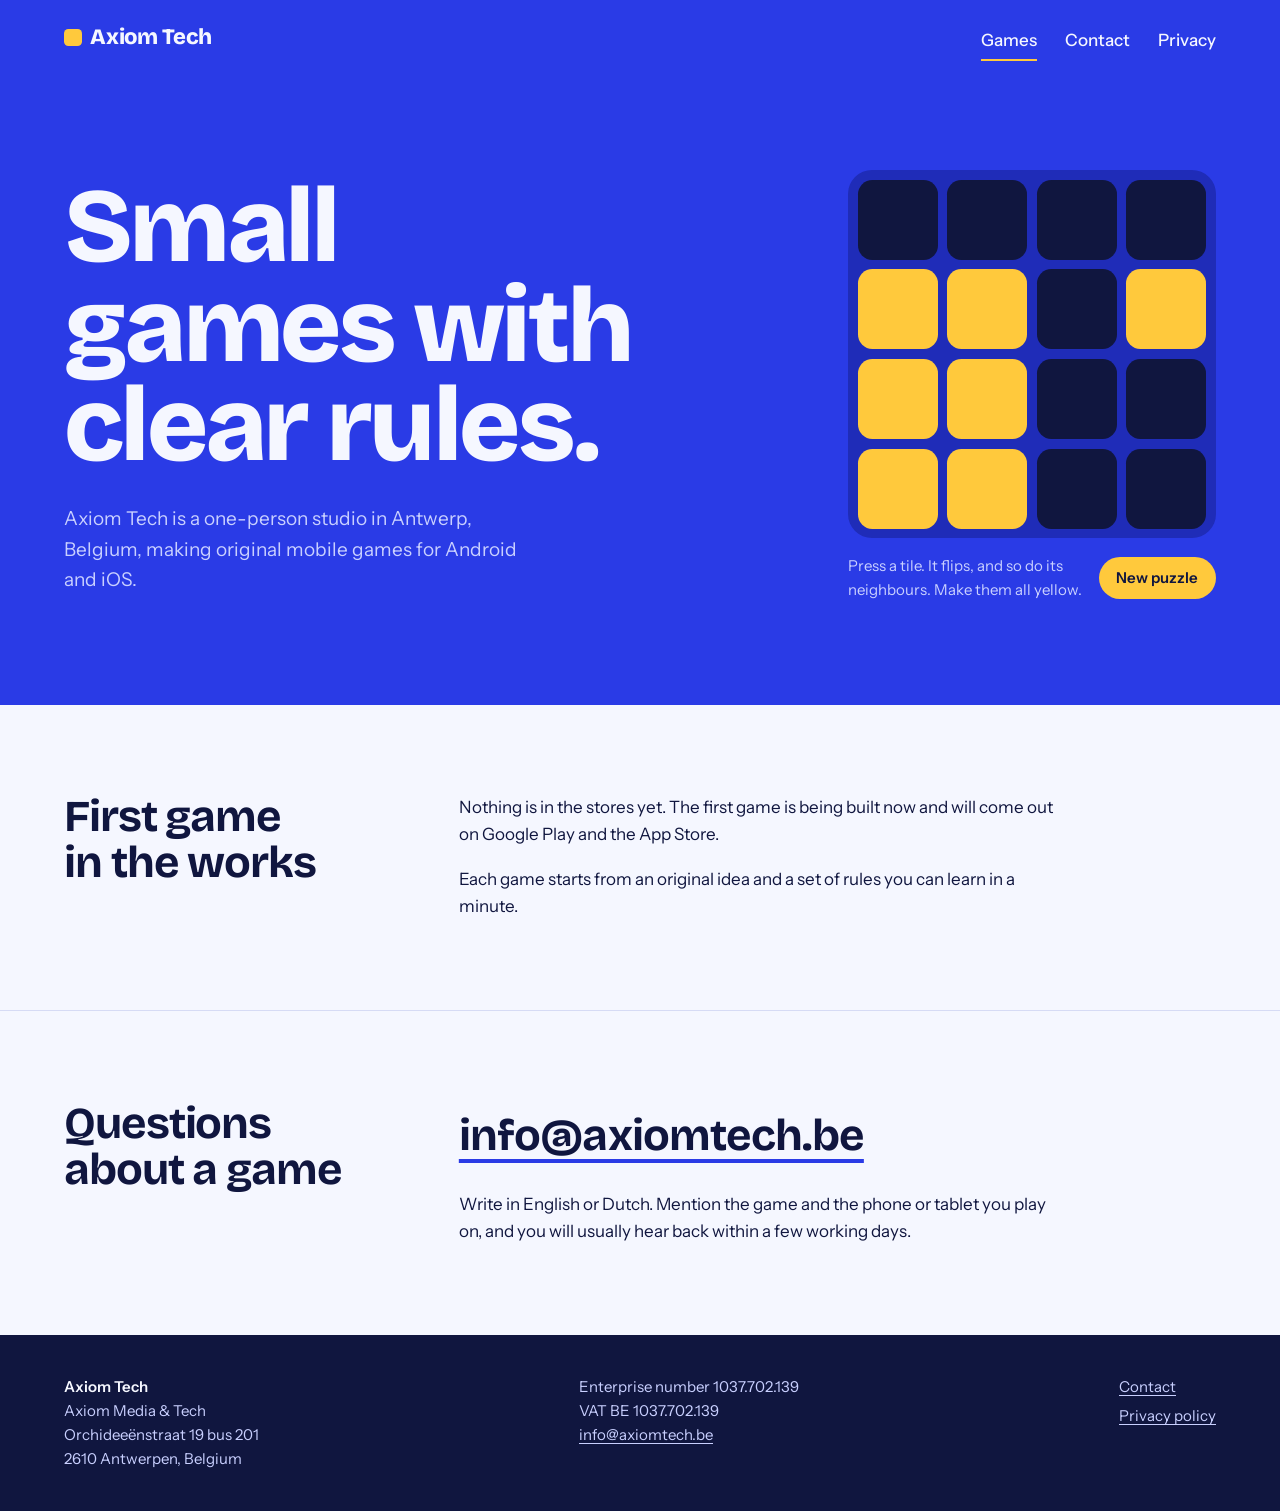
==== index.html @ 08f52f9a "Add Axiom Media & Tech website Co-Authored-By: Claude Opus 5.5 <noreply@anthropic.com>  Claude-Sessi" ====
<!doctype html>
<html lang="en">
<head>
<meta charset="utf-8">
<meta name="viewport" content="width=device-width, initial-scale=1">
<title>Axiom Tech — original mobile games</title>
<meta name="description" content="Axiom Tech is a one-person studio in Antwerp, Belgium, making original mobile games for Android and iOS.">
<meta name="theme-color" content="#2a3be6">
<link rel="icon" href="favicon.svg" type="image/svg+xml">
<link rel="preload" href="fonts/bricolage-grotesque-latin-wght-normal.woff2" as="font" type="font/woff2" crossorigin>
<link rel="stylesheet" href="styles.css">
</head>
<body>
<a class="skip" href="#main">Skip to content</a>
<header class="masthead">
  <a class="wordmark" href="./"><span class="wordmark-tile" aria-hidden="true"></span>Axiom Tech</a>
  <nav class="nav" aria-label="Main">
    <a href="./" aria-current="page">Games</a>
    <a href="contact.html">Contact</a>
    <a href="privacy.html">Privacy</a>
  </nav>
</header>
<main id="main">
<section class="opening">
  <div class="opening-text">
    <h1>Small games with clear rules.</h1>
    <p>Axiom Tech is a one-person studio in Antwerp, Belgium, making original mobile games for Android and iOS.</p>
  </div>
  <div class="puzzle">
    <div class="board" id="board" role="group" aria-label="Tile puzzle"></div>
    <div class="puzzle-bar">
      <p class="puzzle-status" id="puzzle-status" aria-live="polite">Press a tile. It flips, and so do its neighbours. Make them all yellow.</p>
      <button class="button" id="puzzle-new" type="button">New puzzle</button>
    </div>
  </div>
</section>

<section class="band">
  <h2>First game in the works</h2>
  <div class="band-body">
    <p>Nothing is in the stores yet. The first game is being built now and will come out on Google Play and the App Store.</p>
    <p>Each game starts from an original idea and a set of rules you can learn in a minute.</p>
  </div>
</section>

<section class="band">
  <h2>Questions about a game</h2>
  <div class="band-body">
    <a class="email" href="mailto:info@axiomtech.be">info@axiomtech.be</a>
    <p>Write in English or Dutch. Mention the game and the phone or tablet you play on, and you will usually hear back within a few working days.</p>
  </div>
</section>
</main>
<footer class="footer">
  <address>
    <strong>Axiom Tech</strong><br>
    Axiom Media &amp; Tech<br>
    Orchideeënstraat 19 bus 201<br>
    2610 Antwerpen, Belgium
  </address>
  <div>
    Enterprise number 1037.702.139<br>
    VAT BE 1037.702.139<br>
    <a href="mailto:info@axiomtech.be">info@axiomtech.be</a>
  </div>
  <div class="footer-links">
    <a href="contact.html">Contact</a>
    <a href="privacy.html">Privacy policy</a>
  </div>
</footer>
<script src="puzzle.js" defer></script>
</body>
</html>
---- styles.css ----
/* Axiom Media & Tech — site styles. No external requests: fonts are self-hosted. */

@font-face {
  font-family: "Bricolage Grotesque";
  src: url("fonts/bricolage-grotesque-latin-wght-normal.woff2") format("woff2");
  font-weight: 200 800;
  font-style: normal;
  font-display: swap;
}

@font-face {
  font-family: "Instrument Sans";
  src: url("fonts/instrument-sans-latin-wght-normal.woff2") format("woff2");
  font-weight: 400 700;
  font-style: normal;
  font-display: swap;
}

:root {
  --cobalt: #2a3be6;
  --cobalt-deep: #1f2cb8;
  --ink: #10163f;
  --chalk: #f5f7ff;
  --yolk: #ffc93c;
  --mist: #c9d0ff;
  --rule: #d6dbf5;

  --display: "Bricolage Grotesque", "Arial Narrow", Arial, sans-serif;
  --body: "Instrument Sans", "Helvetica Neue", Arial, sans-serif;

  --gutter: clamp(1.25rem, 5vw, 4rem);
  --measure: 38rem;
}

*,
*::before,
*::after {
  box-sizing: border-box;
}

html {
  -webkit-text-size-adjust: 100%;
  text-size-adjust: 100%;
}

body {
  margin: 0;
  background: var(--chalk);
  color: var(--ink);
  font-family: var(--body);
  font-size: 1.0625rem;
  line-height: 1.6;
}

h1,
h2,
h3 {
  font-family: var(--display);
  line-height: 1.05;
  margin: 0;
  text-wrap: balance;
}

p {
  margin: 0;
}

a {
  color: inherit;
  text-decoration-thickness: 0.09em;
  text-underline-offset: 0.2em;
}

a:hover {
  text-decoration-thickness: 0.16em;
}

:focus-visible {
  outline: 3px solid var(--yolk);
  outline-offset: 3px;
  border-radius: 4px;
}

.skip {
  position: absolute;
  left: -100vw;
  top: 0.5rem;
  background: var(--yolk);
  color: var(--ink);
  padding: 0.5rem 0.9rem;
  border-radius: 6px;
  font-weight: 600;
  z-index: 10;
}

.skip:focus {
  left: var(--gutter);
}

/* ---------- Masthead ---------- */

.masthead {
  background: var(--cobalt);
  color: var(--chalk);
  padding: 1.25rem var(--gutter);
  display: flex;
  flex-wrap: wrap;
  align-items: baseline;
  justify-content: space-between;
  gap: 0.75rem 2rem;
}

.wordmark {
  font-family: var(--display);
  font-weight: 800;
  font-size: 1.375rem;
  letter-spacing: -0.02em;
  text-decoration: none;
  display: inline-flex;
  align-items: center;
  gap: 0.55rem;
}

.wordmark-tile {
  width: 0.8em;
  height: 0.8em;
  border-radius: 0.2em;
  background: var(--yolk);
  flex: none;
}

.nav {
  display: flex;
  flex-wrap: wrap;
  gap: 0.25rem 1.75rem;
  font-weight: 500;
}

.nav a {
  text-decoration: none;
  padding: 0.25rem 0;
  border-bottom: 2px solid transparent;
}

.nav a:hover,
.nav a[aria-current="page"] {
  border-bottom-color: var(--yolk);
}

/* ---------- Home: opening ---------- */

.opening {
  background: var(--cobalt);
  color: var(--chalk);
  padding: clamp(2.5rem, 7vw, 6rem) var(--gutter) clamp(3rem, 8vw, 7rem);
  display: grid;
  grid-template-columns: minmax(0, 1.15fr) minmax(0, 0.85fr);
  gap: clamp(2.5rem, 6vw, 6rem);
  align-items: center;
}

.opening h1 {
  font-weight: 800;
  font-size: clamp(2.75rem, 8.2vw, 7rem);
  letter-spacing: -0.035em;
  line-height: 0.95;
}

.opening-text p {
  margin-top: 1.75rem;
  max-width: 30rem;
  font-size: 1.1875rem;
  color: var(--mist);
}

.opening-text p a {
  color: var(--chalk);
}

/* ---------- The playable tile puzzle ---------- */

.puzzle {
  justify-self: end;
  width: min(100%, 23rem);
}

.board {
  display: grid;
  grid-template-columns: repeat(4, 1fr);
  gap: 0.6rem;
  padding: 0.6rem;
  background: var(--cobalt-deep);
  border-radius: 1.5rem;
}

.tile {
  appearance: none;
  border: 0;
  padding: 0;
  aspect-ratio: 1;
  border-radius: 0.9rem;
  background: var(--ink);
  cursor: pointer;
  transition: background-color 140ms ease, transform 140ms ease;
}

.tile[aria-pressed="true"] {
  background: var(--yolk);
}

.tile:active {
  transform: scale(0.94);
}

.board.is-solved .tile {
  animation: settle 520ms ease both;
}

@keyframes settle {
  40% {
    transform: scale(0.9);
  }
}

.puzzle-bar {
  margin-top: 1rem;
  display: flex;
  align-items: center;
  justify-content: space-between;
  gap: 1rem;
  font-size: 0.9375rem;
}

.puzzle-status {
  color: var(--mist);
  min-height: 3em;
  display: flex;
  align-items: center;
}

.button {
  appearance: none;
  font: inherit;
  font-weight: 600;
  color: var(--ink);
  background: var(--yolk);
  border: 0;
  border-radius: 999px;
  padding: 0.55rem 1.1rem;
  cursor: pointer;
  white-space: nowrap;
}

.button:hover {
  background: #ffd766;
}

/* ---------- Content sections ---------- */

.band {
  padding: clamp(3rem, 7vw, 6rem) var(--gutter);
  display: grid;
  grid-template-columns: minmax(0, 0.42fr) minmax(0, 1fr);
  gap: 1.5rem clamp(2rem, 6vw, 6rem);
}

.band + .band {
  border-top: 1px solid var(--rule);
}

.band h2 {
  font-weight: 700;
  font-size: clamp(1.75rem, 3.6vw, 2.75rem);
  letter-spacing: -0.025em;
}

.band-body {
  max-width: var(--measure);
}

.band-body p + p {
  margin-top: 1.1rem;
}

.email {
  font-family: var(--display);
  font-weight: 700;
  font-size: clamp(1.5rem, 4.4vw, 2.75rem);
  letter-spacing: -0.02em;
  overflow-wrap: anywhere;
  text-decoration-color: var(--cobalt);
}

.email + p {
  margin-top: 1.25rem;
}

/* ---------- Plain document pages (contact, privacy) ---------- */

.page-title {
  background: var(--cobalt);
  color: var(--chalk);
  padding: clamp(2rem, 6vw, 4.5rem) var(--gutter) clamp(2.25rem, 6vw, 4.5rem);
}

.page-title h1 {
  font-weight: 800;
  font-size: clamp(2.5rem, 7vw, 5rem);
  letter-spacing: -0.03em;
}

.page-title p {
  margin-top: 1rem;
  color: var(--mist);
  max-width: var(--measure);
}

.document {
  padding: clamp(2.5rem, 6vw, 5rem) var(--gutter);
  max-width: calc(var(--measure) + 2 * var(--gutter));
}

.document h2 {
  font-weight: 700;
  font-size: 1.625rem;
  letter-spacing: -0.02em;
  margin-top: 2.75rem;
}

.document h2:first-child {
  margin-top: 0;
}

.document p,
.document ul {
  margin-top: 0.9rem;
}

.document ul {
  padding-left: 1.2rem;
  margin-bottom: 0;
}

.document li + li {
  margin-top: 0.4rem;
}

.document a {
  text-decoration-color: var(--cobalt);
}

.details {
  margin-top: 0.9rem;
  display: grid;
  grid-template-columns: max-content 1fr;
  gap: 0.35rem 1.5rem;
}

.details dt {
  font-weight: 600;
}

.details dd {
  margin: 0;
}

/* ---------- Footer ---------- */

.footer {
  background: var(--ink);
  color: var(--mist);
  padding: 2.5rem var(--gutter);
  display: flex;
  flex-wrap: wrap;
  justify-content: space-between;
  gap: 1.5rem 3rem;
  font-size: 0.9375rem;
}

.footer strong {
  color: var(--chalk);
  font-weight: 600;
}

.footer address {
  font-style: normal;
}

.footer-links {
  display: flex;
  flex-direction: column;
  gap: 0.3rem;
}

/* ---------- Narrow screens ---------- */

@media (max-width: 52rem) {
  .opening,
  .band {
    grid-template-columns: minmax(0, 1fr);
  }

  .puzzle {
    justify-self: start;
  }
}

@media (max-width: 30rem) {
  .details {
    grid-template-columns: 1fr;
    gap: 0;
  }

  .details dd {
    margin-bottom: 0.6rem;
  }
}

@media (prefers-reduced-motion: reduce) {
  .tile {
    transition: none;
  }

  .board.is-solved .tile {
    animation: none;
  }
}
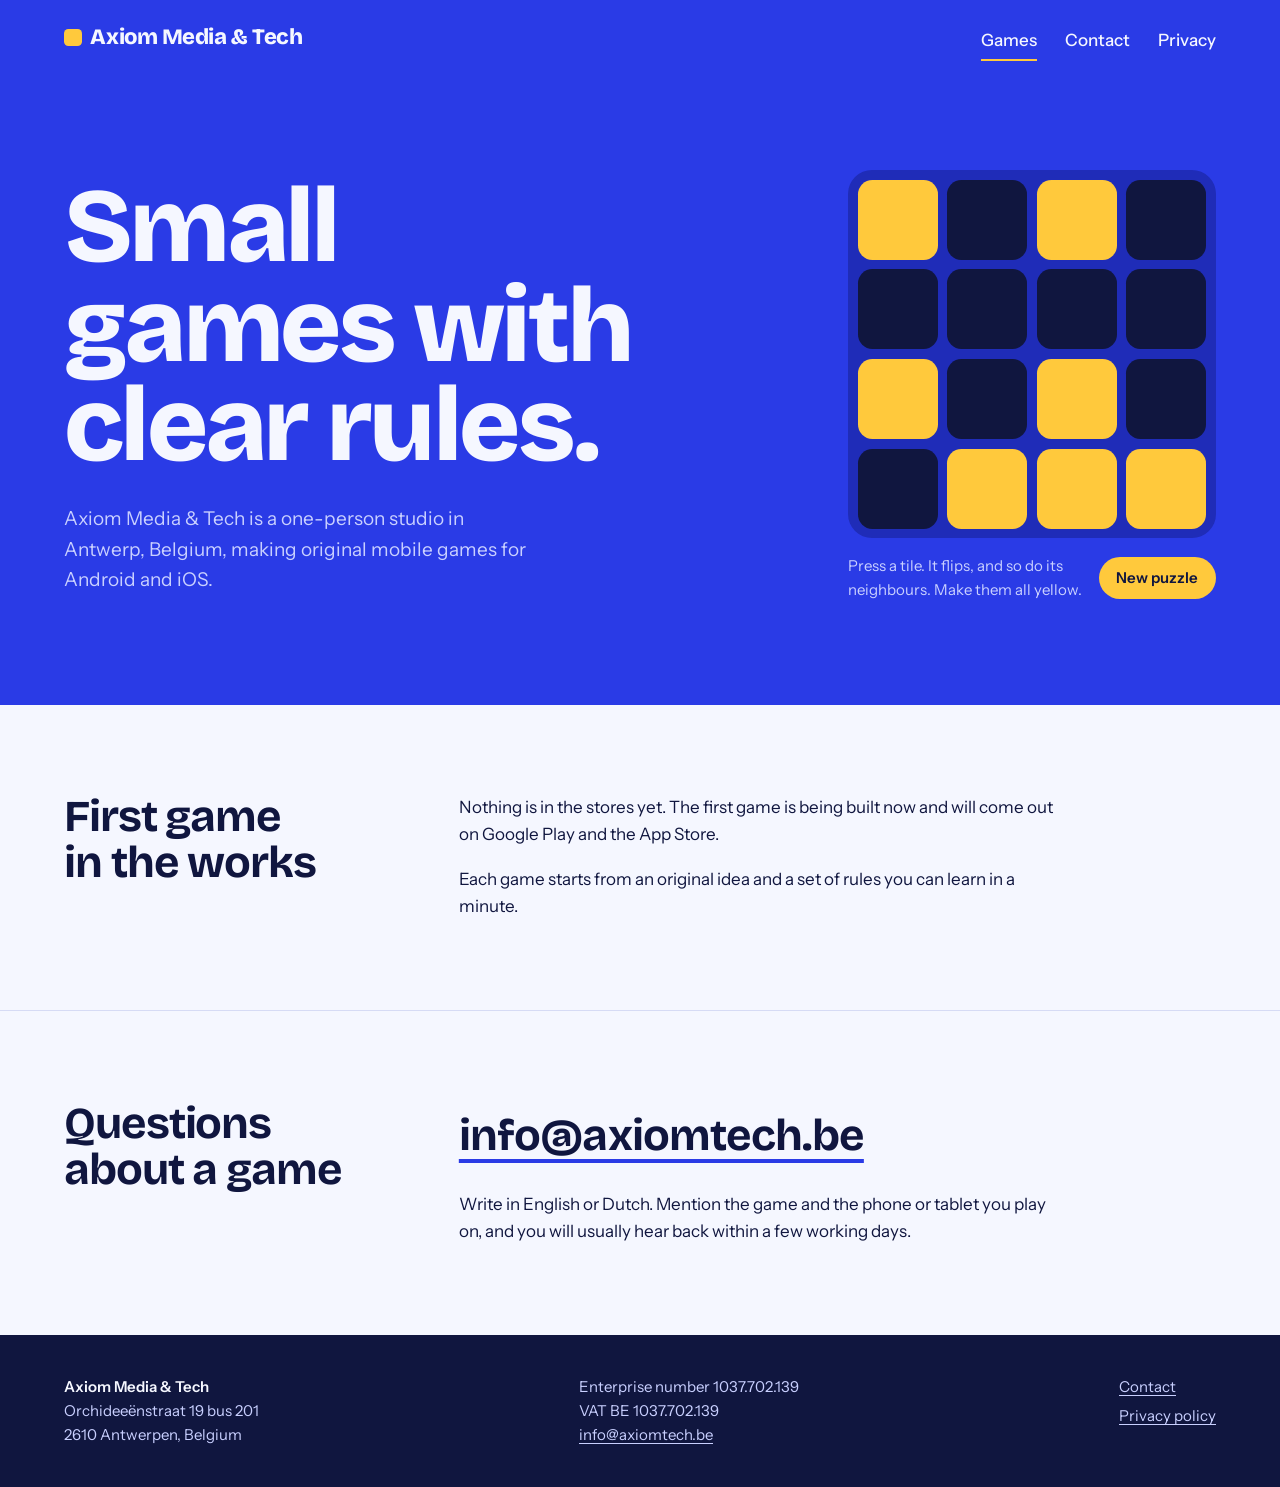
==== commit beae8734: "Use the registered name on the home page Co-Authored-By: Claude Opus 5.5 <noreply@anthropic.com>  Cl" ====
--- a/index.html
+++ b/index.html
@@ -3,8 +3,8 @@
 <head>
 <meta charset="utf-8">
 <meta name="viewport" content="width=device-width, initial-scale=1">
-<title>Axiom Tech — original mobile games</title>
-<meta name="description" content="Axiom Tech is a one-person studio in Antwerp, Belgium, making original mobile games for Android and iOS.">
+<title>Axiom Media &amp; Tech — original mobile games</title>
+<meta name="description" content="Axiom Media &amp; Tech is a one-person studio in Antwerp, Belgium, making original mobile games for Android and iOS.">
 <meta name="theme-color" content="#2a3be6">
 <link rel="icon" href="favicon.svg" type="image/svg+xml">
 <link rel="preload" href="fonts/bricolage-grotesque-latin-wght-normal.woff2" as="font" type="font/woff2" crossorigin>
@@ -13,7 +13,7 @@
 <body>
 <a class="skip" href="#main">Skip to content</a>
 <header class="masthead">
-  <a class="wordmark" href="./"><span class="wordmark-tile" aria-hidden="true"></span>Axiom Tech</a>
+  <a class="wordmark" href="./"><span class="wordmark-tile" aria-hidden="true"></span>Axiom Media &amp; Tech</a>
   <nav class="nav" aria-label="Main">
     <a href="./" aria-current="page">Games</a>
     <a href="contact.html">Contact</a>
@@ -24,7 +24,7 @@
 <section class="opening">
   <div class="opening-text">
     <h1>Small games with clear rules.</h1>
-    <p>Axiom Tech is a one-person studio in Antwerp, Belgium, making original mobile games for Android and iOS.</p>
+    <p>Axiom Media &amp; Tech is a one-person studio in Antwerp, Belgium, making original mobile games for Android and iOS.</p>
   </div>
   <div class="puzzle">
     <div class="board" id="board" role="group" aria-label="Tile puzzle"></div>
@@ -53,8 +53,7 @@
 </main>
 <footer class="footer">
   <address>
-    <strong>Axiom Tech</strong><br>
-    Axiom Media &amp; Tech<br>
+    <strong>Axiom Media &amp; Tech</strong><br>
     Orchideeënstraat 19 bus 201<br>
     2610 Antwerpen, Belgium
   </address>
